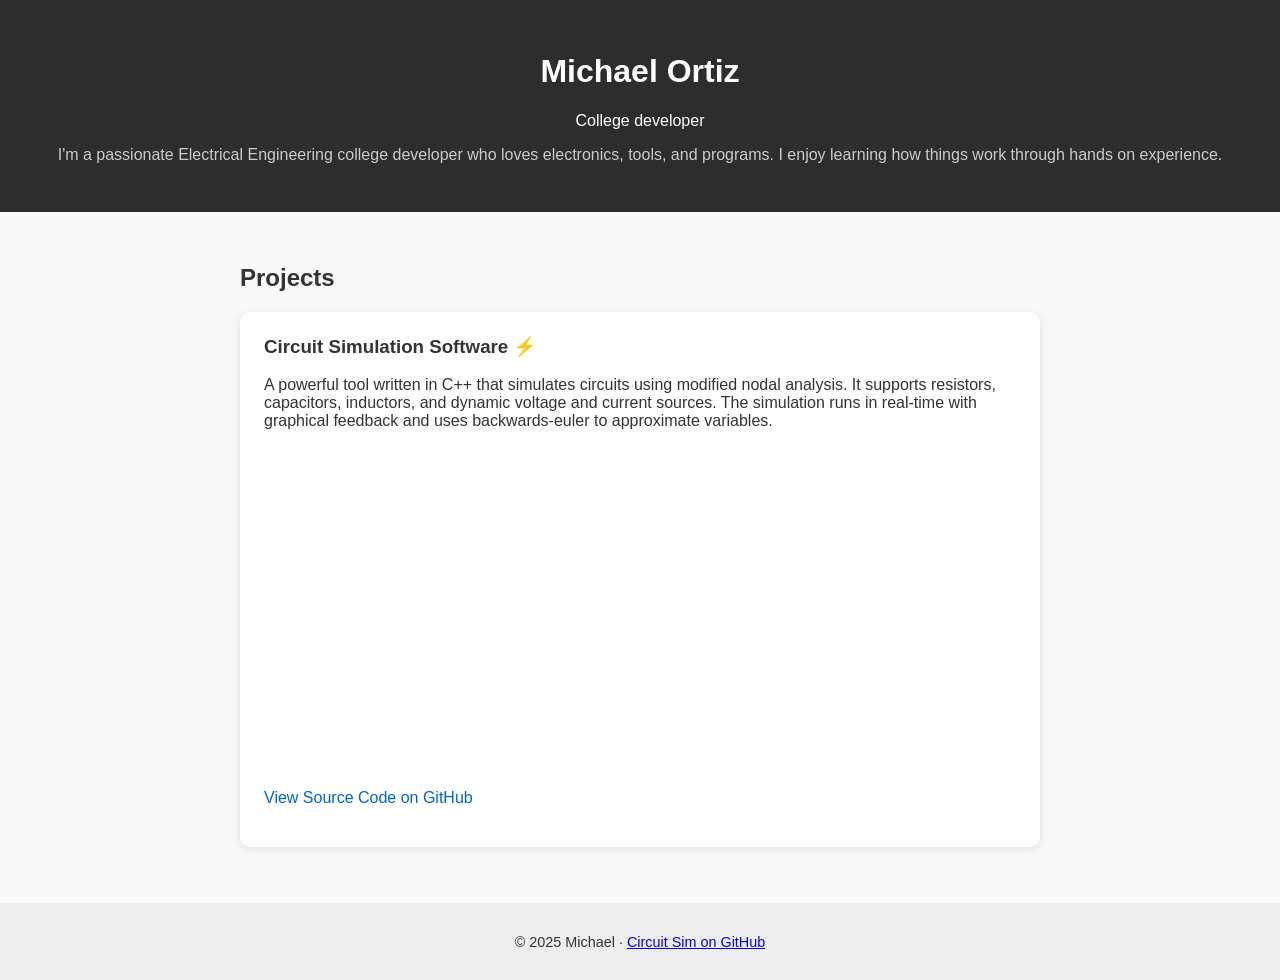
==== index.html @ 5c9fe384 "Modify footer and add GitHub source link Updated footer and added a link to the source code on GitHu" ====
<!DOCTYPE html>
<html lang="en">
<head>
  <meta charset="UTF-8" />
  <meta name="viewport" content="width=device-width, initial-scale=1.0"/>
  <title>Michael's Portfolio</title>
  <link rel="stylesheet" href="style.css" />
</head>
<body>
  <header>
    <h1>Michael Ortiz</h1>
    <p>College developer</p>
    <p class="bio">
      I'm a passionate Electrical Engineering college developer who loves electronics,
      tools, and programs. I enjoy learning how things work through hands on experience.
    </p>
  </header>

  <section class="projects">
    <h2>Projects</h2>

    <div class="project">
      <h3>Circuit Simulation Software ⚡</h3>
      <p>
        A powerful tool written in C++ that simulates circuits using modified nodal analysis. 
        It supports resistors, capacitors, inductors, and dynamic voltage and current sources. The simulation 
        runs in real-time with graphical feedback and uses backwards-euler to approximate variables.
      </p>
      <div class="project-video">
        <iframe 
          width="100%" 
          height="315" 
          src="https://www.youtube.com/embed/A7cmmlkpdhg?start=4" 
          title="Circuit Simulation Demo" 
          frameborder="0" 
          allow="accelerometer; autoplay; clipboard-write; encrypted-media; gyroscope; picture-in-picture; fullscreen" 
          allowfullscreen>
        </iframe>
      </div>
      <p>
        <a href="https://github.com/Michael-Ortiz-projects/Circuit-Sim" target="_blank">
          View Source Code on GitHub
        </a>
      </p>
    </div>


  </section>

  <footer>
    <p>© 2025 Michael · 
      <a href="https://github.com/Michael-Ortiz-projects/Circuit-Sim" target="_blank">
        Circuit Sim on GitHub
      </a>
    </p>
  </footer>
</body>
</html>
---- style.css ----
body {
  font-family: Arial, sans-serif;
  margin: 0;
  background: #f9f9f9;
  color: #333;
}

header {
  background: #2d2d2d;
  color: white;
  padding: 2rem;
  text-align: center;
}

.bio {
  margin-top: 1rem;
  font-size: 1rem;
  color: #ccc;
}

.projects {
  padding: 2rem;
  max-width: 800px;
  margin: auto;
}

.project {
  background: white;
  padding: 1.5rem;
  border-radius: 10px;
  box-shadow: 0 2px 10px rgba(0,0,0,0.1);
  margin-bottom: 1.5rem;
}

.project h3 {
  margin-top: 0;
}

.project a {
  display: inline-block;
  margin-top: 0.5rem;
  color: #0066cc;
  text-decoration: none;
}

footer {
  text-align: center;
  padding: 1rem;
  background: #eee;
  font-size: 0.9rem;
}
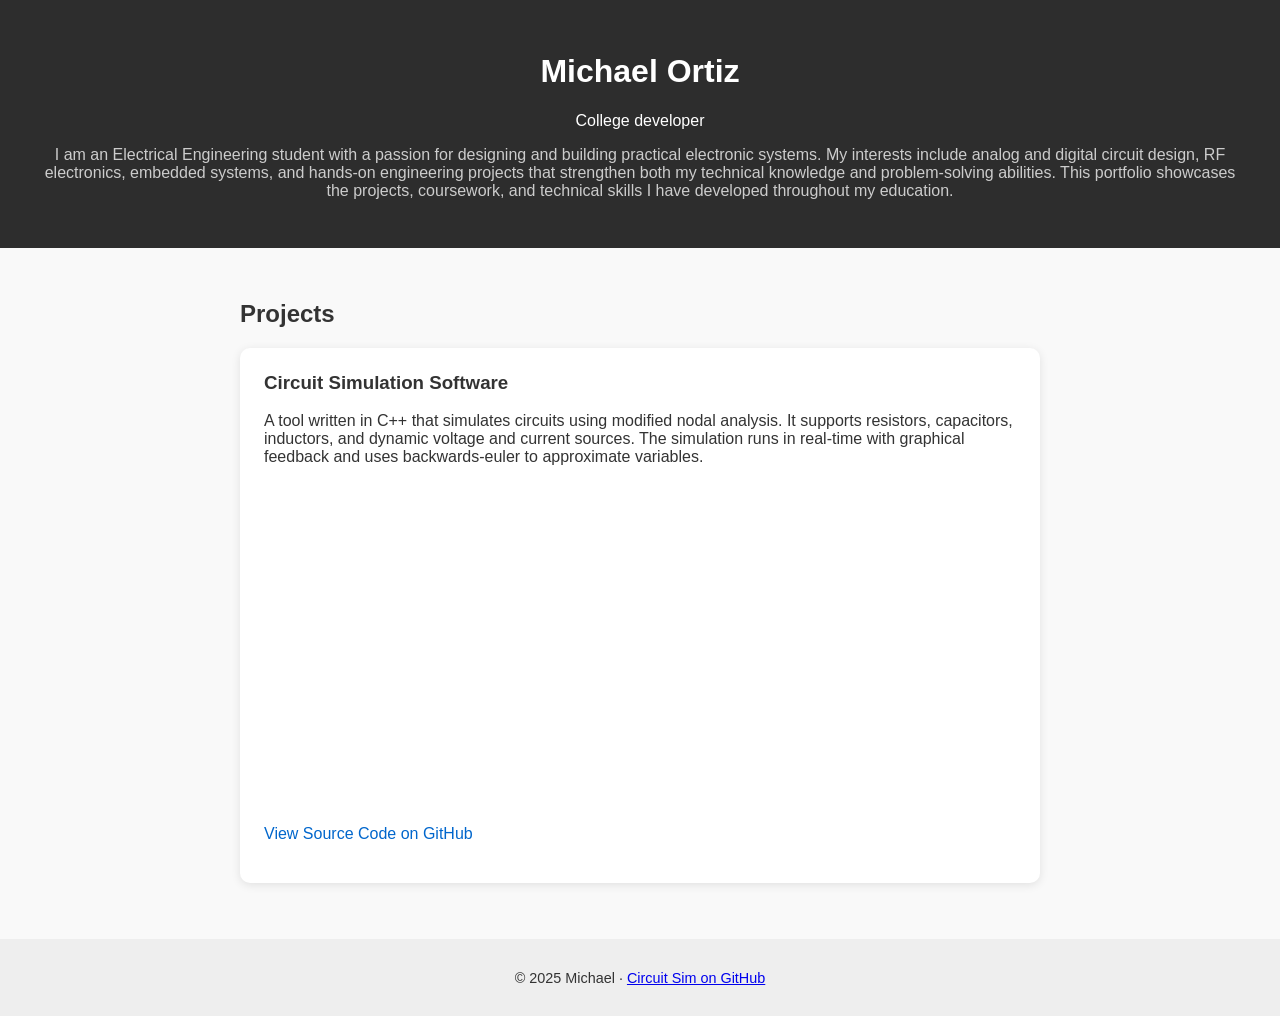
==== commit 596081c1: "Revise bio and update project title formatting Updated bio to reflect current studies and interests " ====
--- a/index.html
+++ b/index.html
@@ -11,8 +11,10 @@
     <h1>Michael Ortiz</h1>
     <p>College developer</p>
     <p class="bio">
-      I'm a passionate Electrical Engineering college developer who loves electronics,
-      tools, and programs. I enjoy learning how things work through hands on experience.
+      I am an Electrical Engineering student with a passion for designing and building practical electronic systems.
+      My interests include analog and digital circuit design, RF electronics, embedded systems,
+      and hands-on engineering projects that strengthen both my technical knowledge and problem-solving abilities.
+      This portfolio showcases the projects, coursework, and technical skills I have developed throughout my education.
     </p>
   </header>
 
@@ -20,9 +22,9 @@
     <h2>Projects</h2>
 
     <div class="project">
-      <h3>Circuit Simulation Software ⚡</h3>
+      <h3>Circuit Simulation Software </h3>
       <p>
-        A powerful tool written in C++ that simulates circuits using modified nodal analysis. 
+        A tool written in C++ that simulates circuits using modified nodal analysis. 
         It supports resistors, capacitors, inductors, and dynamic voltage and current sources. The simulation 
         runs in real-time with graphical feedback and uses backwards-euler to approximate variables.
       </p>
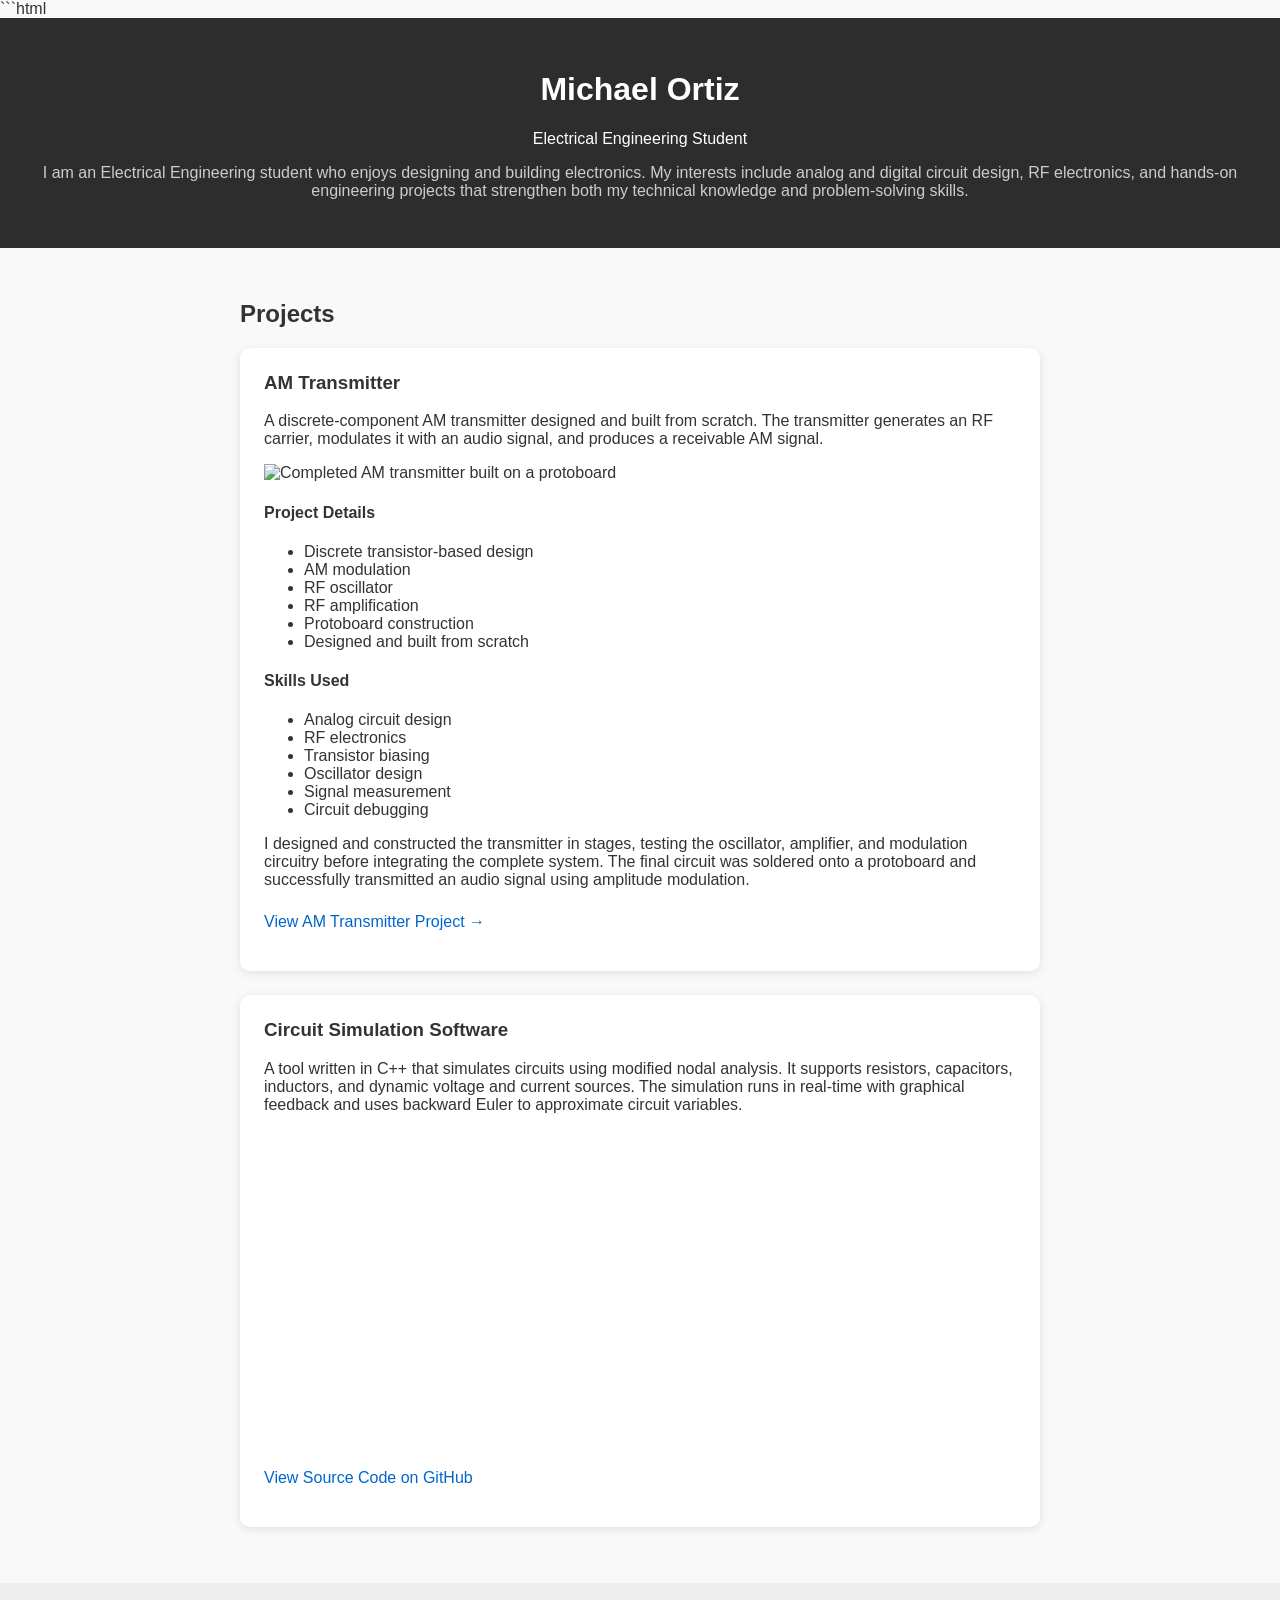
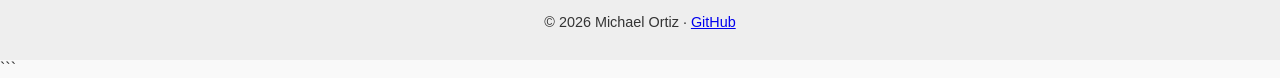
==== commit 8e1bc74f: "Revise portfolio details and project descriptions Updated the title and bio in the header, modified " ====
--- a/index.html
+++ b/index.html
@@ -1,60 +1,152 @@
+```html
 <!DOCTYPE html>
 <html lang="en">
 <head>
   <meta charset="UTF-8" />
   <meta name="viewport" content="width=device-width, initial-scale=1.0"/>
-  <title>Michael's Portfolio</title>
+  <title>Michael Ortiz | Electrical Engineering Portfolio</title>
   <link rel="stylesheet" href="style.css" />
 </head>
+
 <body>
+
   <header>
     <h1>Michael Ortiz</h1>
-    <p>College developer</p>
+    <p>Electrical Engineering Student</p>
+
     <p class="bio">
-      I am an Electrical Engineering student with a passion for designing and building practical electronic systems.
-      My interests include analog and digital circuit design, RF electronics, embedded systems,
-      and hands-on engineering projects that strengthen both my technical knowledge and problem-solving abilities.
-      This portfolio showcases the projects, coursework, and technical skills I have developed throughout my education.
+      I am an Electrical Engineering student who enjoys designing and building
+      electronics. My interests include analog and digital circuit design,
+      RF electronics, and hands-on engineering projects that strengthen both
+      my technical knowledge and problem-solving skills.
     </p>
   </header>
 
+
   <section class="projects">
+
     <h2>Projects</h2>
 
+
+    <!-- AM Transmitter -->
+
     <div class="project">
-      <h3>Circuit Simulation Software </h3>
+
+      <h3>AM Transmitter</h3>
+
+      <p class="project-intro">
+        A discrete-component AM transmitter designed and built from scratch.
+        The transmitter generates an RF carrier, modulates it with an audio
+        signal, and produces a receivable AM signal.
+      </p>
+
+      <div class="project-images">
+        <img
+          src="images/am-transmitter.jpg"
+          alt="Completed AM transmitter built on a protoboard"
+        />
+      </div>
+
+      <div class="project-details">
+
+        <div>
+          <h4>Project Details</h4>
+
+          <ul>
+            <li>Discrete transistor-based design</li>
+            <li>AM modulation</li>
+            <li>RF oscillator</li>
+            <li>RF amplification</li>
+            <li>Protoboard construction</li>
+            <li>Designed and built from scratch</li>
+          </ul>
+        </div>
+
+        <div>
+          <h4>Skills Used</h4>
+
+          <ul>
+            <li>Analog circuit design</li>
+            <li>RF electronics</li>
+            <li>Transistor biasing</li>
+            <li>Oscillator design</li>
+            <li>Signal measurement</li>
+            <li>Circuit debugging</li>
+          </ul>
+        </div>
+
+      </div>
+
       <p>
-        A tool written in C++ that simulates circuits using modified nodal analysis. 
-        It supports resistors, capacitors, inductors, and dynamic voltage and current sources. The simulation 
-        runs in real-time with graphical feedback and uses backwards-euler to approximate variables.
+        I designed and constructed the transmitter in stages, testing the
+        oscillator, amplifier, and modulation circuitry before integrating
+        the complete system. The final circuit was soldered onto a protoboard
+        and successfully transmitted an audio signal using amplitude modulation.
       </p>
+
+      <p>
+        <a href="am-transmitter.html">
+          View AM Transmitter Project →
+        </a>
+      </p>
+
+    </div>
+
+
+    <!-- Circuit Simulation -->
+
+    <div class="project">
+
+      <h3>Circuit Simulation Software</h3>
+
+      <p>
+        A tool written in C++ that simulates circuits using modified nodal
+        analysis. It supports resistors, capacitors, inductors, and dynamic
+        voltage and current sources. The simulation runs in real-time with
+        graphical feedback and uses backward Euler to approximate circuit
+        variables.
+      </p>
+
       <div class="project-video">
-        <iframe 
-          width="100%" 
-          height="315" 
-          src="https://www.youtube.com/embed/A7cmmlkpdhg?start=4" 
-          title="Circuit Simulation Demo" 
-          frameborder="0" 
-          allow="accelerometer; autoplay; clipboard-write; encrypted-media; gyroscope; picture-in-picture; fullscreen" 
+
+        <iframe
+          width="100%"
+          height="315"
+          src="https://www.youtube.com/embed/A7cmmlkpdhg?start=4"
+          title="Circuit Simulation Demo"
+          frameborder="0"
+          allow="accelerometer; autoplay; clipboard-write; encrypted-media; gyroscope; picture-in-picture; fullscreen"
           allowfullscreen>
         </iframe>
+
       </div>
+
       <p>
-        <a href="https://github.com/Michael-Ortiz-projects/Circuit-Sim" target="_blank">
+        <a
+          href="https://github.com/Michael-Ortiz-projects/Circuit-Sim"
+          target="_blank"
+          rel="noopener noreferrer">
           View Source Code on GitHub
         </a>
       </p>
+
     </div>
-
 
   </section>
 
+
   <footer>
-    <p>© 2025 Michael · 
-      <a href="https://github.com/Michael-Ortiz-projects/Circuit-Sim" target="_blank">
-        Circuit Sim on GitHub
+    <p>
+      © 2026 Michael Ortiz ·
+      <a
+        href="https://github.com/Michael-Ortiz-projects"
+        target="_blank"
+        rel="noopener noreferrer">
+        GitHub
       </a>
     </p>
   </footer>
+
 </body>
 </html>
+```
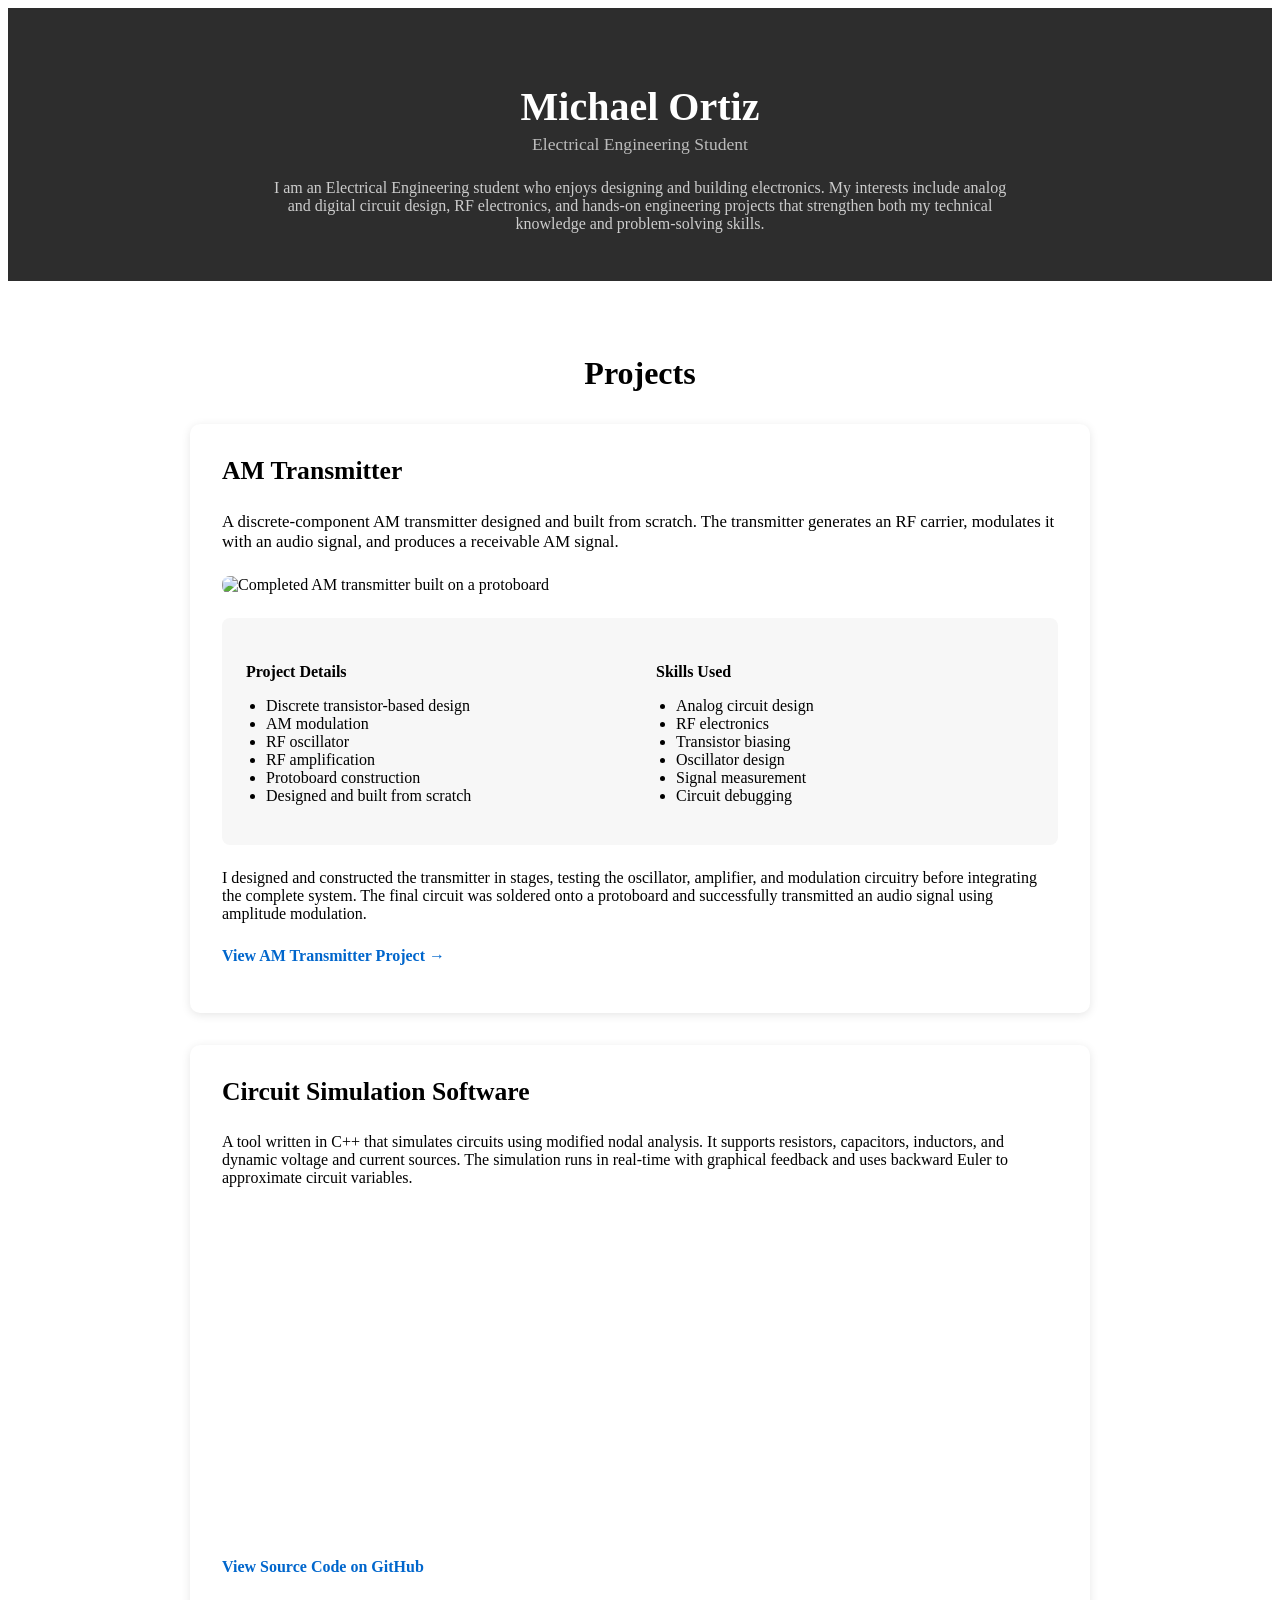
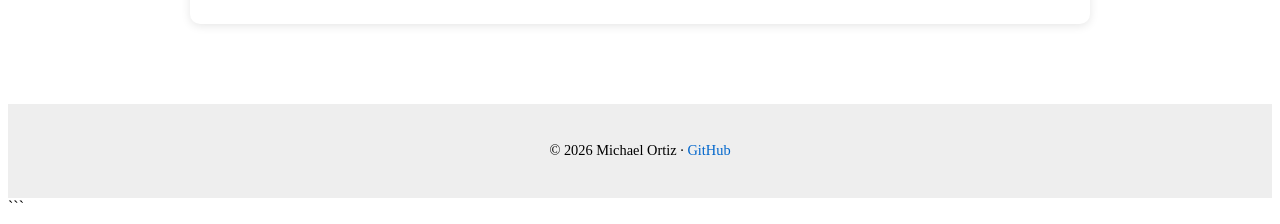
==== commit 97b3cb3e: "Remove code block formatting from index.html" ====
--- a/index.html
+++ b/index.html
@@ -1,4 +1,3 @@
-```html
 <!DOCTYPE html>
 <html lang="en">
 <head>
--- a/style.css
+++ b/style.css
@@ -1,51 +1,160 @@
+```css
 body {
   font-family: Arial, sans-serif;
   margin: 0;
-  background: #f9f9f9;
+  background: #f4f4f4;
   color: #333;
+  line-height: 1.6;
 }
 
 header {
   background: #2d2d2d;
   color: white;
-  padding: 2rem;
+  padding: 3rem 2rem;
   text-align: center;
 }
 
+header h1 {
+  margin-bottom: 0.25rem;
+  font-size: 2.5rem;
+}
+
+header p:not(.bio) {
+  margin-top: 0;
+  color: #bbb;
+  font-size: 1.1rem;
+}
+
 .bio {
-  margin-top: 1rem;
+  max-width: 750px;
+  margin: 1.5rem auto 0;
   font-size: 1rem;
   color: #ccc;
 }
 
+
 .projects {
-  padding: 2rem;
-  max-width: 800px;
+  padding: 3rem 2rem;
+  max-width: 900px;
   margin: auto;
 }
 
+.projects h2 {
+  text-align: center;
+  margin-bottom: 2rem;
+  font-size: 2rem;
+}
+
+
 .project {
   background: white;
-  padding: 1.5rem;
+  padding: 2rem;
   border-radius: 10px;
-  box-shadow: 0 2px 10px rgba(0,0,0,0.1);
-  margin-bottom: 1.5rem;
+  box-shadow: 0 2px 10px rgba(0, 0, 0, 0.1);
+  margin-bottom: 2rem;
 }
 
 .project h3 {
   margin-top: 0;
+  font-size: 1.6rem;
 }
+
+.project h4 {
+  margin-bottom: 0.5rem;
+}
+
+.project-intro {
+  font-size: 1.05rem;
+}
+
+
+.project-images {
+  margin: 1.5rem 0;
+}
+
+.project-images img {
+  width: 100%;
+  max-height: 500px;
+  object-fit: cover;
+  border-radius: 8px;
+  display: block;
+}
+
+
+.project-details {
+  display: grid;
+  grid-template-columns: 1fr 1fr;
+  gap: 2rem;
+  margin: 1.5rem 0;
+  padding: 1.5rem;
+  background: #f7f7f7;
+  border-radius: 8px;
+}
+
+.project-details ul {
+  padding-left: 1.25rem;
+}
+
 
 .project a {
   display: inline-block;
   margin-top: 0.5rem;
   color: #0066cc;
   text-decoration: none;
+  font-weight: bold;
 }
+
+.project a:hover {
+  text-decoration: underline;
+}
+
+
+.project-video {
+  margin: 1.5rem 0;
+  overflow: hidden;
+  border-radius: 8px;
+}
+
+.project-video iframe {
+  display: block;
+}
+
 
 footer {
   text-align: center;
-  padding: 1rem;
+  padding: 1.5rem;
   background: #eee;
   font-size: 0.9rem;
 }
+
+footer a {
+  color: #0066cc;
+  text-decoration: none;
+}
+
+
+@media (max-width: 700px) {
+
+  header {
+    padding: 2rem 1rem;
+  }
+
+  header h1 {
+    font-size: 2rem;
+  }
+
+  .projects {
+    padding: 2rem 1rem;
+  }
+
+  .project {
+    padding: 1.25rem;
+  }
+
+  .project-details {
+    grid-template-columns: 1fr;
+    gap: 1rem;
+  }
+
+}
+```
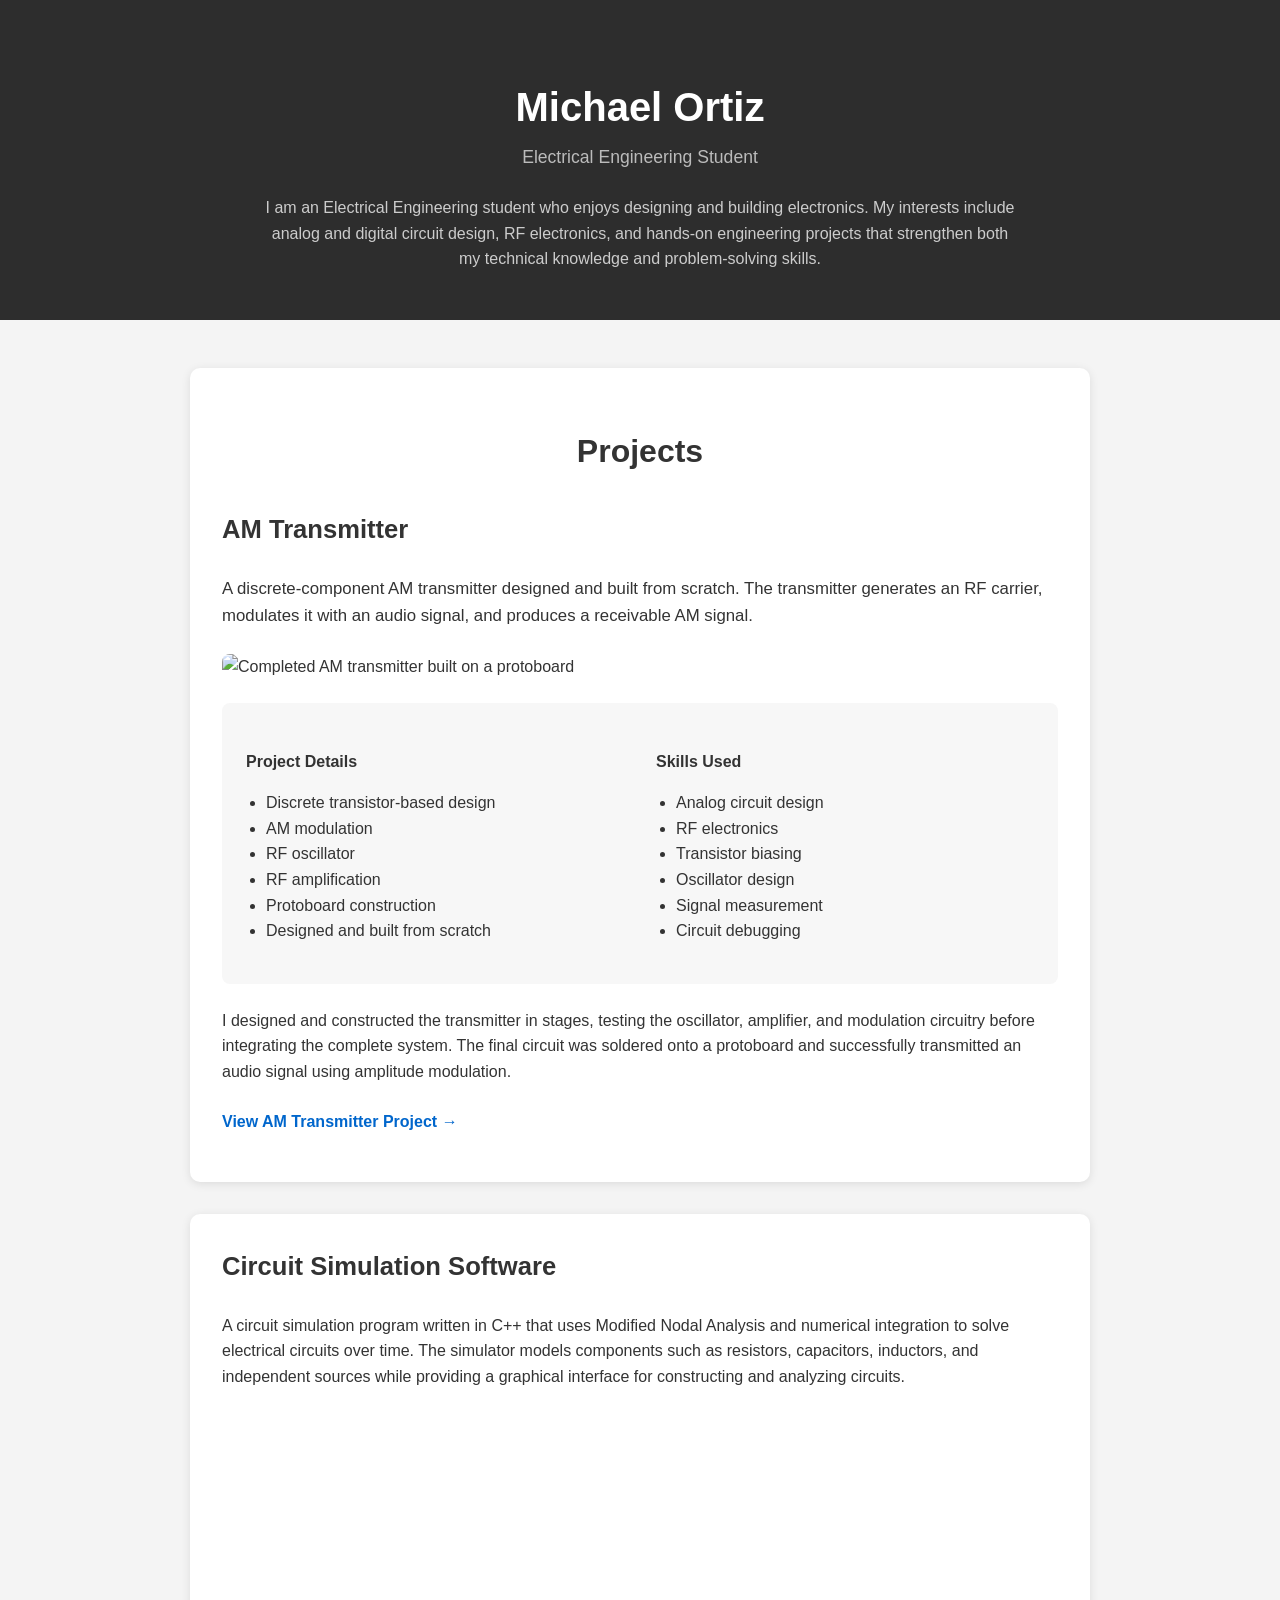
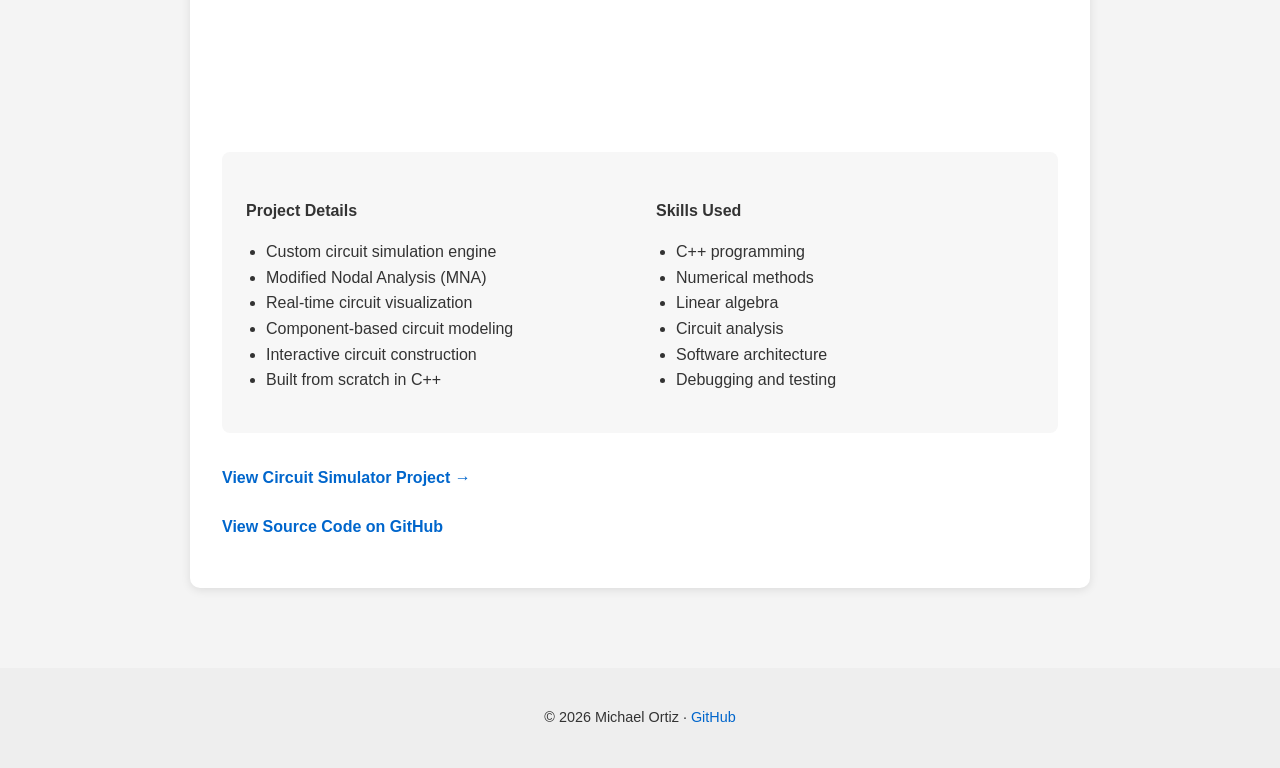
==== commit 7fdc3501: "Revise project details and update image sources Updated project descriptions and images in index.htm" ====
--- a/index.html
+++ b/index.html
@@ -24,13 +24,12 @@
 
   <section class="projects">
 
-    <h2>Projects</h2>
+    
 
-
-    <!-- AM Transmitter -->
 
     <div class="project">
 
+      <h2>Projects</h2>
       <h3>AM Transmitter</h3>
 
       <p class="project-intro">
@@ -41,7 +40,7 @@
 
       <div class="project-images">
         <img
-          src="images/am-transmitter.jpg"
+          src="images/RF_Transmitter_PCB_2.jpg"
           alt="Completed AM transmitter built on a protoboard"
         />
       </div>
@@ -92,18 +91,15 @@
     </div>
 
 
-    <!-- Circuit Simulation -->
-
     <div class="project">
 
       <h3>Circuit Simulation Software</h3>
 
       <p>
-        A tool written in C++ that simulates circuits using modified nodal
-        analysis. It supports resistors, capacitors, inductors, and dynamic
-        voltage and current sources. The simulation runs in real-time with
-        graphical feedback and uses backward Euler to approximate circuit
-        variables.
+        A circuit simulation program written in C++ that uses Modified Nodal Analysis
+        and numerical integration to solve electrical circuits over time. The simulator
+        models components such as resistors, capacitors, inductors, and independent sources
+        while providing a graphical interface for constructing and analyzing circuits.
       </p>
 
       <div class="project-video">
@@ -111,7 +107,7 @@
         <iframe
           width="100%"
           height="315"
-          src="https://www.youtube.com/embed/A7cmmlkpdhg?start=4"
+          src="https://www.youtube.com/watch?v=029Q6P3fxdE"
           title="Circuit Simulation Demo"
           frameborder="0"
           allow="accelerometer; autoplay; clipboard-write; encrypted-media; gyroscope; picture-in-picture; fullscreen"
@@ -119,6 +115,42 @@
         </iframe>
 
       </div>
+
+      <div class="project-details">
+
+      <div>
+        <h4>Project Details</h4>
+
+        <ul>
+          <li>Custom circuit simulation engine</li>
+          <li>Modified Nodal Analysis (MNA)</li>
+          <li>Real-time circuit visualization</li>
+          <li>Component-based circuit modeling</li>
+          <li>Interactive circuit construction</li>
+          <li>Built from scratch in C++</li>
+        </ul>
+      </div>
+
+      <div>
+        <h4>Skills Used</h4>
+
+        <ul>
+          <li>C++ programming</li>
+          <li>Numerical methods</li>
+          <li>Linear algebra</li>
+          <li>Circuit analysis</li>
+          <li>Software architecture</li>
+          <li>Debugging and testing</li>
+        </ul>
+      </div>
+
+      </div>
+
+      <p>
+        <a href="circuit_simulator.html">
+          View Circuit Simulator Project →
+        </a>
+      </p>
 
       <p>
         <a
@@ -148,4 +180,3 @@
 
 </body>
 </html>
-```
--- a/style.css
+++ b/style.css
@@ -1,4 +1,3 @@
-```css
 body {
   font-family: Arial, sans-serif;
   margin: 0;
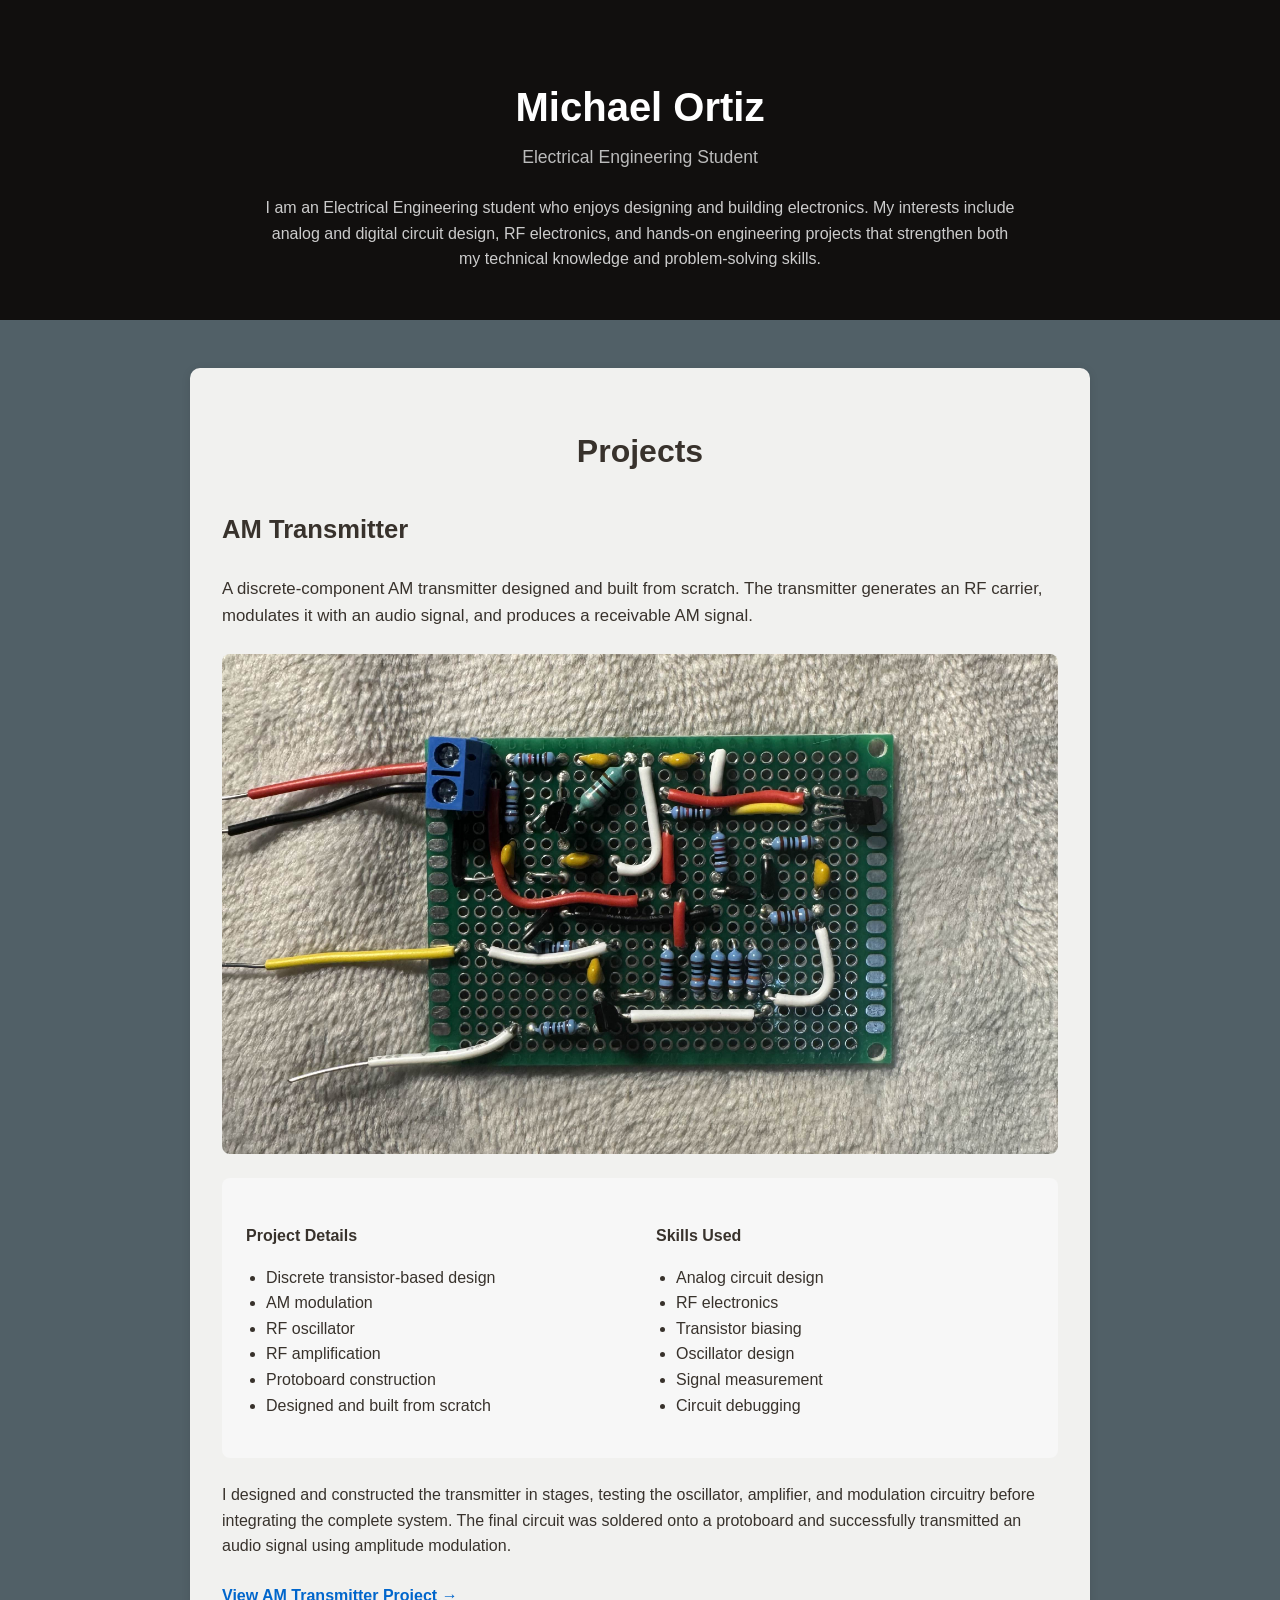
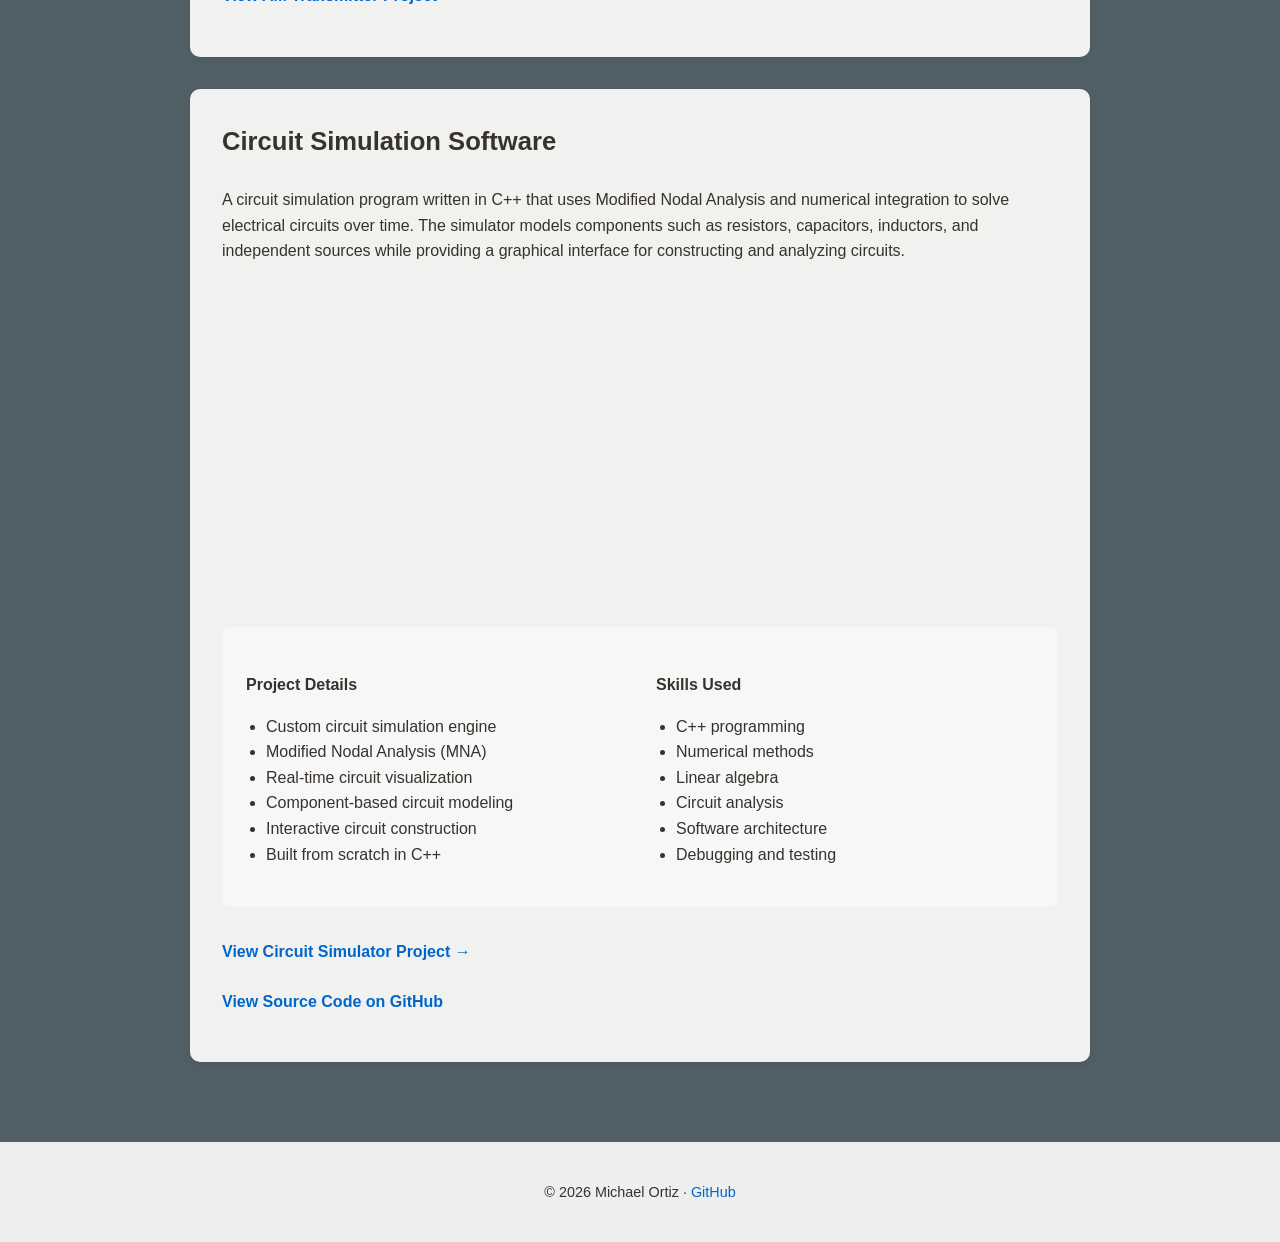
==== commit 4b7e0ed9: "Update YouTube video link format in iframe" ====
--- a/index.html
+++ b/index.html
@@ -107,7 +107,7 @@
         <iframe
           width="100%"
           height="315"
-          src="https://www.youtube.com/watch?v=029Q6P3fxdE"
+          src="https://youtu.be/029Q6P3fxdE"
           title="Circuit Simulation Demo"
           frameborder="0"
           allow="accelerometer; autoplay; clipboard-write; encrypted-media; gyroscope; picture-in-picture; fullscreen"
--- a/style.css
+++ b/style.css
@@ -1,13 +1,13 @@
 body {
   font-family: Arial, sans-serif;
   margin: 0;
-  background: #f4f4f4;
-  color: #333;
+  background: #516067;
+  color: #38322C;
   line-height: 1.6;
 }
 
 header {
-  background: #2d2d2d;
+  background: #110f0e;
   color: white;
   padding: 3rem 2rem;
   text-align: center;
@@ -46,7 +46,7 @@
 
 
 .project {
-  background: white;
+  background: #f1f1ef;
   padding: 2rem;
   border-radius: 10px;
   box-shadow: 0 2px 10px rgba(0, 0, 0, 0.1);
@@ -156,4 +156,3 @@
   }
 
 }
-```
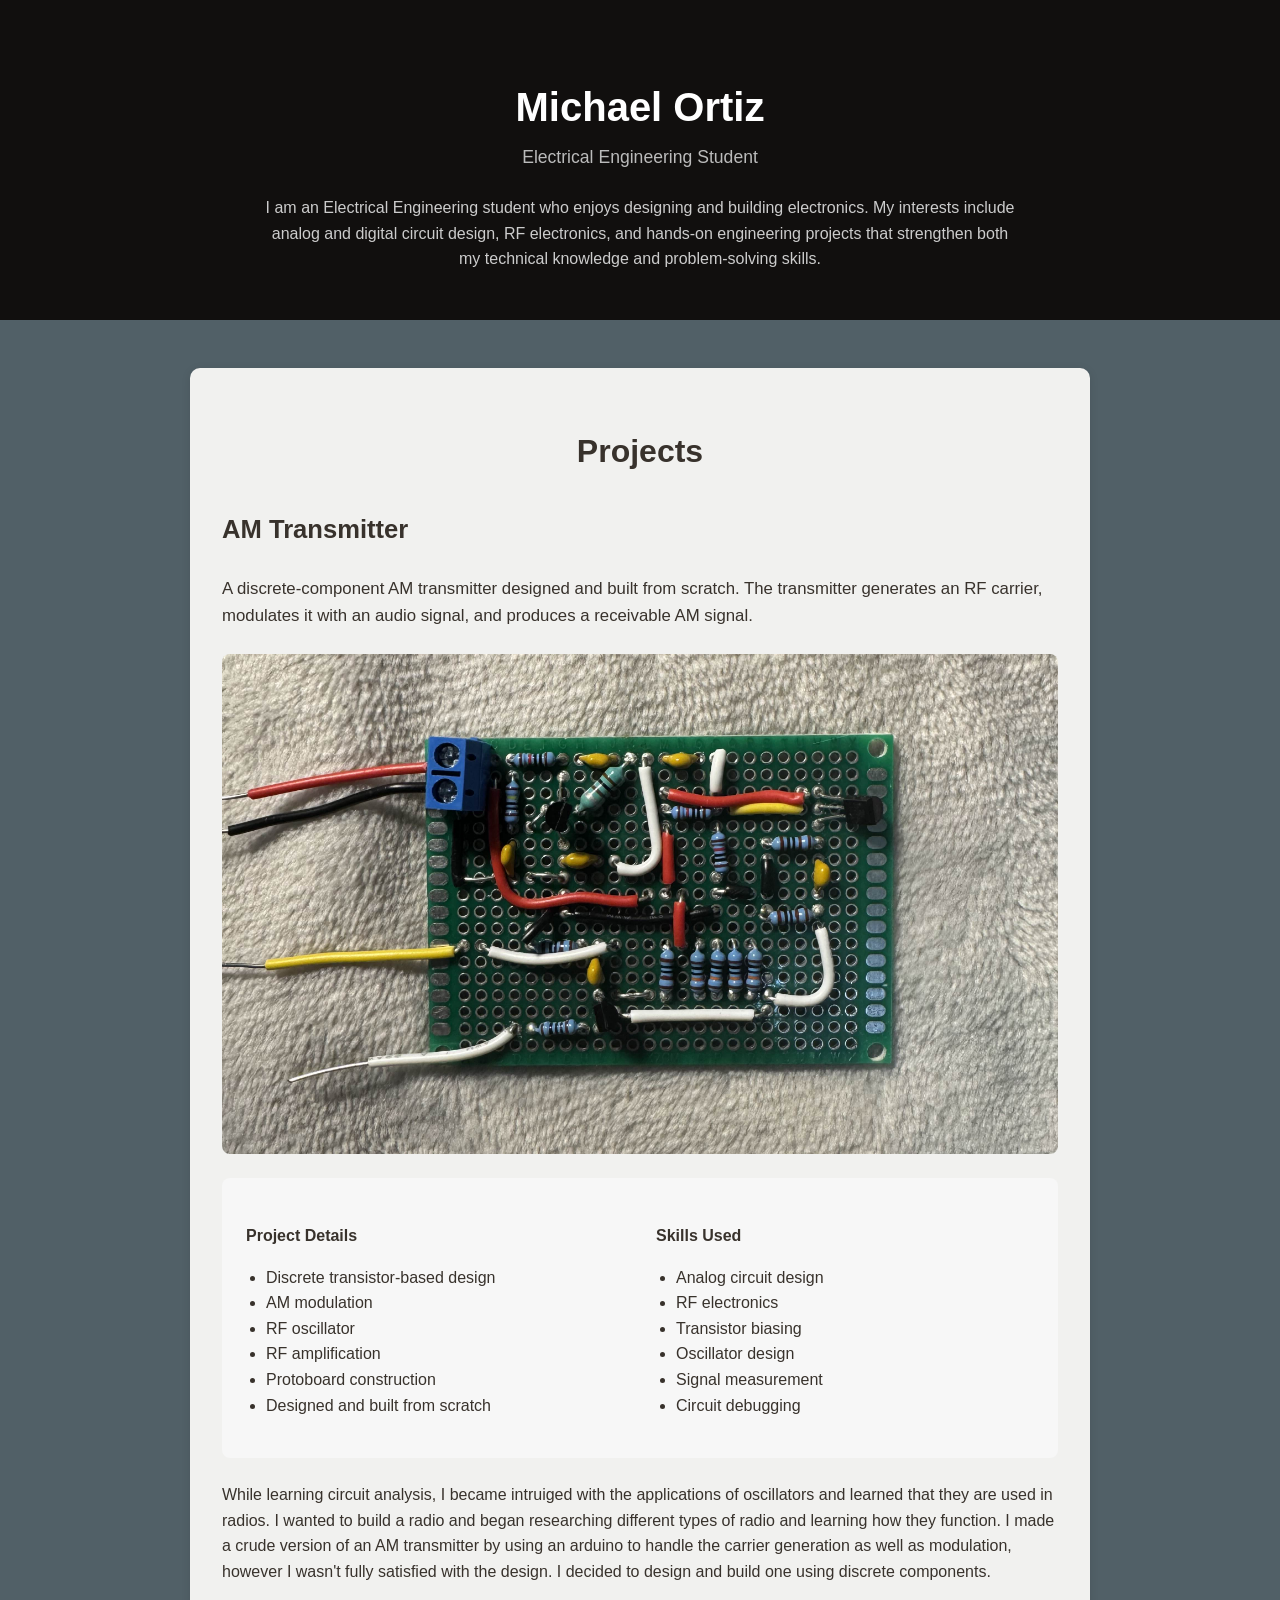
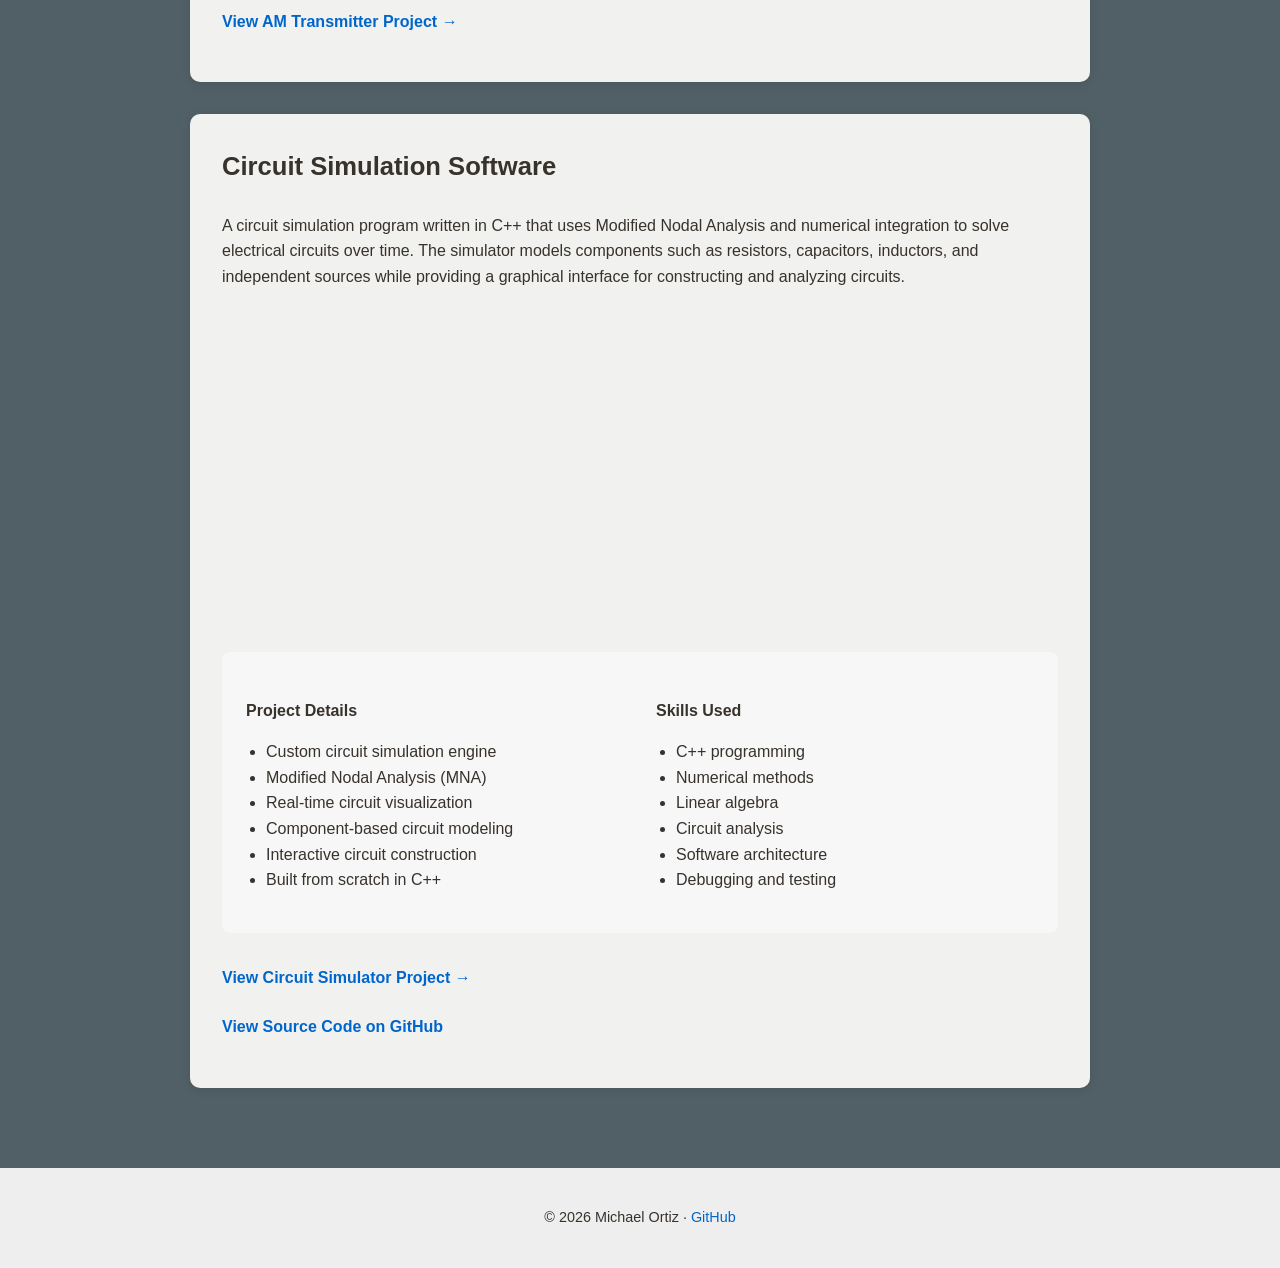
==== commit 73da9726: "Update project description in index.html Revised the description of the transmitter project to inclu" ====
--- a/index.html
+++ b/index.html
@@ -76,10 +76,12 @@
       </div>
 
       <p>
-        I designed and constructed the transmitter in stages, testing the
-        oscillator, amplifier, and modulation circuitry before integrating
-        the complete system. The final circuit was soldered onto a protoboard
-        and successfully transmitted an audio signal using amplitude modulation.
+        While learning circuit analysis, I became intruiged with the applications
+        of oscillators and learned that they are used in radios. I wanted to build a radio
+        and began researching different types of radio and learning how they function.
+        I made a crude version of an AM transmitter by using an arduino to handle the 
+        carrier generation as well as modulation, however I wasn't fully satisfied with the
+        design. I decided to design and build one using discrete components.
       </p>
 
       <p>
@@ -104,15 +106,7 @@
 
       <div class="project-video">
 
-        <iframe
-          width="100%"
-          height="315"
-          src="https://youtu.be/029Q6P3fxdE"
-          title="Circuit Simulation Demo"
-          frameborder="0"
-          allow="accelerometer; autoplay; clipboard-write; encrypted-media; gyroscope; picture-in-picture; fullscreen"
-          allowfullscreen>
-        </iframe>
+        <iframe width="560" height="315" src="https://www.youtube.com/embed/029Q6P3fxdE?si=1l6mHnkvEXQcAPas" title="YouTube video player" frameborder="0" allow="accelerometer; autoplay; clipboard-write; encrypted-media; gyroscope; picture-in-picture; web-share" referrerpolicy="strict-origin-when-cross-origin" allowfullscreen></iframe>
 
       </div>
 
